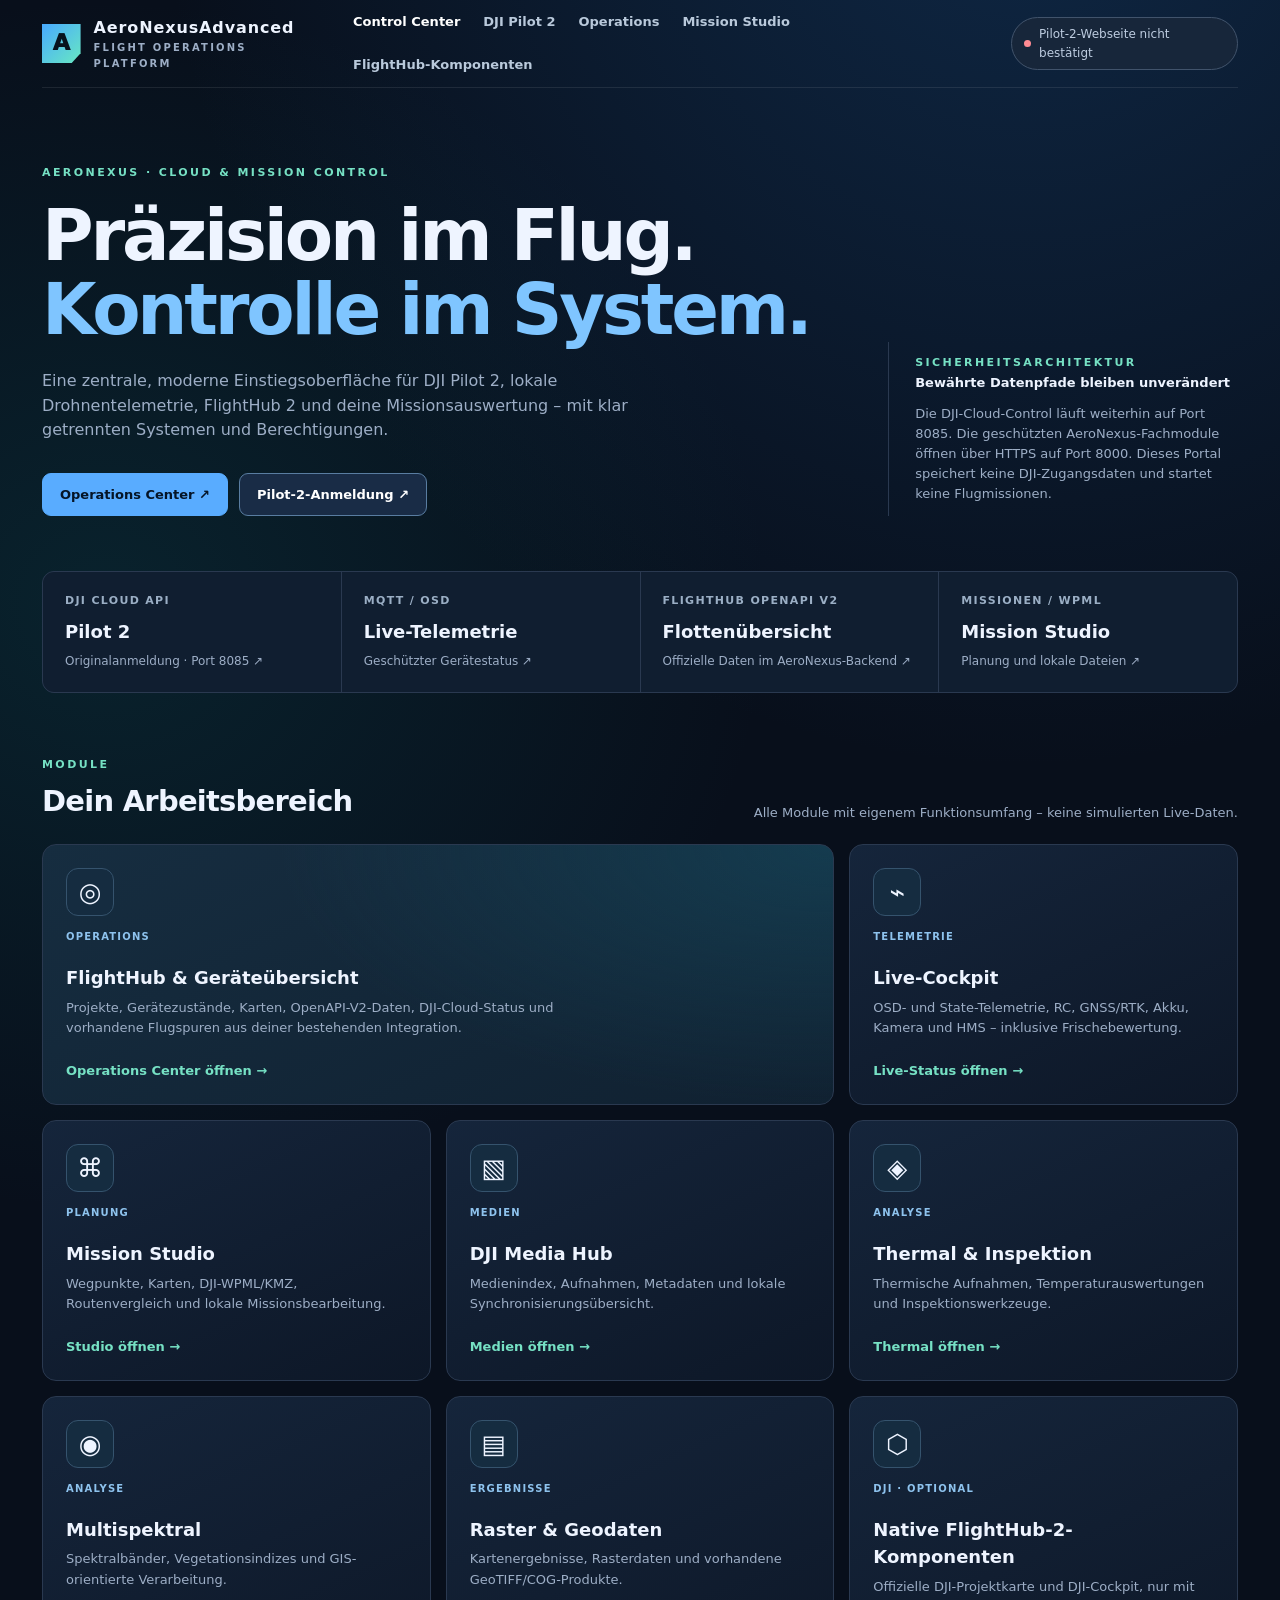
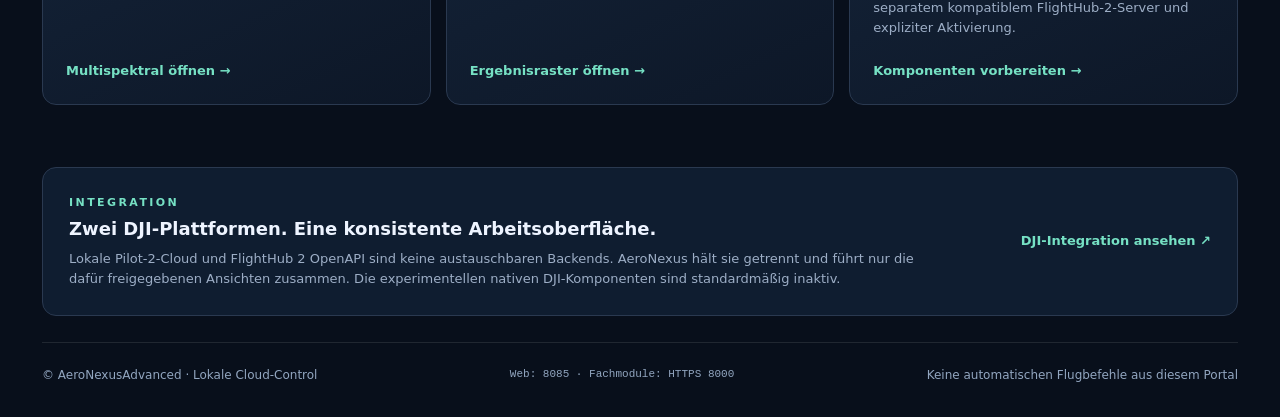
==== deploy/cloud-server/control-portal/index.html @ ad4f8e96 "feat: add professional standalone control portal for port 8085" ====
<!doctype html>
<html lang="de">
<head>
<meta charset="utf-8">
<meta name="viewport" content="width=device-width, initial-scale=1">
<meta name="referrer" content="no-referrer">
<meta http-equiv="Content-Security-Policy" content="default-src 'none'; style-src 'unsafe-inline'; script-src 'unsafe-inline'; connect-src 'self'; img-src 'self' data:; base-uri 'none'; form-action 'none'; frame-ancestors 'none'">
<title>AeroNexusAdvanced · Control Center</title>
<style>
:root{color-scheme:dark;--bg:#080f1b;--surface:#111d30;--surface2:#15253c;--line:#2a3950;--text:#eef4ff;--mute:#9daec6;--blue:#59acff;--mint:#76e1c4;--gold:#efc98c;font:15px/1.55 system-ui,-apple-system,"Segoe UI",Roboto,sans-serif}
*{box-sizing:border-box}html{scroll-behavior:smooth}body{margin:0;min-height:100vh;color:var(--text);background:radial-gradient(ellipse 68% 48% at 80% -10%,#16427280,transparent),radial-gradient(ellipse 52% 30% at 8% 30%,#0b5c6340,transparent),var(--bg)}
a{color:inherit;text-decoration:none}button{font:inherit}button:focus-visible,a:focus-visible{outline:2px solid var(--mint);outline-offset:4px}
.shell{max-width:1460px;margin:auto;padding:0 42px}.mast{min-height:88px;display:flex;align-items:center;justify-content:space-between;gap:25px;border-bottom:1px solid #ffffff16}
.brand{display:flex;align-items:center;gap:13px}.symbol{width:39px;height:39px;display:grid;place-items:center;background:linear-gradient(135deg,#48a9ff,#68e8c2);color:#07131e;font-size:22px;font-weight:950;clip-path:polygon(0 0,100% 0,100% 75%,77% 100%,0 100%)}.brand strong{font-size:16px;letter-spacing:.055em}.brand small{display:block;color:var(--mute);font-size:10px;letter-spacing:.22em;font-weight:700}
.main-nav{display:flex;gap:23px;flex-wrap:wrap;align-items:center;color:#b9c9db;font-size:13px;font-weight:620}.main-nav a:hover,.quick-link:hover{color:var(--mint)}.main-nav .active{color:white}.indicator{border:1px solid #41536b;background:#17263a;padding:7px 12px;border-radius:30px;color:#bdcce0;display:inline-flex;gap:8px;align-items:center;font-size:12px}.indicator:before{content:"";width:7px;height:7px;background:#ecba76;border-radius:50%}.indicator[data-state="ok"]:before{background:var(--mint)}.indicator[data-state="error"]:before{background:#ff8b93}
.hero{padding:76px 0 55px;display:grid;grid-template-columns:minmax(0,1.4fr) minmax(280px,.6fr);align-items:end;gap:30px}.eyebrow{font-size:11px;text-transform:uppercase;letter-spacing:.22em;color:var(--mint);font-weight:800}.hero h1{font-size:clamp(40px,5.5vw,77px);line-height:1.05;letter-spacing:-.045em;font-weight:740;margin:19px 0 21px;max-width:950px}.hero h1 em{font-style:normal;color:#7fc5ff}.hero p{color:var(--mute);font-size:16px;max-width:650px;margin:0}.hero-side{border-left:1px solid var(--line);padding:12px 0 12px 26px}.hero-side strong{font-size:13px;font-weight:700}.hero-side p{font-size:13px;margin:9px 0 0}.actions{display:flex;gap:11px;margin-top:30px;flex-wrap:wrap}.btn{display:inline-flex;align-items:center;justify-content:center;gap:8px;min-height:43px;padding:10px 17px;border-radius:9px;border:1px solid #597da1;background:#192c46;color:white;font-weight:700;font-size:13px;transition:background .15s,transform .15s}.btn:hover{background:#244362;transform:translateY(-1px)}.btn.primary{background:var(--blue);color:#051426;border-color:var(--blue)}.btn.primary:hover{background:#8ec7ff}
.strip{display:grid;grid-template-columns:repeat(4,minmax(0,1fr));gap:1px;border:1px solid var(--line);background:var(--line);border-radius:12px;overflow:hidden}.strip>a,.strip>div{background:#101e30;padding:20px 22px;min-width:0}.strip span{display:block;font-size:11px;font-weight:750;letter-spacing:.12em;text-transform:uppercase;color:#9bafc5}.strip strong{font-size:18px;display:block;margin:9px 0 3px;font-weight:670;overflow-wrap:anywhere}.strip small{font-size:12px;color:var(--mute)}.strip a:hover{background:#182b42}
.section-head{margin:63px 0 21px;display:flex;align-items:end;justify-content:space-between;gap:20px}.section-head h2{margin:5px 0 0;font-size:29px;letter-spacing:-.026em}.section-head p{color:var(--mute);margin:0;font-size:13px}
.cards{display:grid;grid-template-columns:repeat(3,minmax(0,1fr));gap:15px}.card{min-height:246px;border:1px solid var(--line);border-radius:14px;padding:23px;display:flex;flex-direction:column;align-items:flex-start;background:linear-gradient(155deg,#15253b,#0d1727);transition:border-color .18s,transform .18s}.card:hover{border-color:#5ba9db;transform:translateY(-2px)}.card.large{grid-column:span 2;background:radial-gradient(ellipse 70% 100% at 100% 0,#164c6190,transparent),linear-gradient(155deg,#162d40,#102131)}.card-icon{font-size:26px;display:grid;place-items:center;width:48px;height:48px;border:1px solid #35536d;border-radius:12px;background:#152c40}.card h3{margin:19px 0 6px;font-size:18px}.card p{margin:0 0 23px;color:var(--mute);font-size:13px;max-width:490px}.card .link{margin-top:auto;color:var(--mint);font-weight:740;font-size:13px}.card .tag{font-size:10px;letter-spacing:.12em;font-weight:800;text-transform:uppercase;color:#8ec3ee;margin-top:13px}
.bottom{margin:62px 0 26px;border:1px solid var(--line);border-radius:14px;padding:26px;display:flex;justify-content:space-between;gap:25px;align-items:center;background:#0f1d30}.bottom h3{margin:4px 0 6px;font-size:18px}.bottom p{margin:0;color:var(--mute);font-size:13px;max-width:850px}.quick-link{color:var(--mint);font-size:13px;font-weight:700;white-space:nowrap}
footer{display:flex;gap:18px;justify-content:space-between;flex-wrap:wrap;border-top:1px solid #ffffff19;padding:23px 0 32px;color:#92a6c0;font-size:12px}.kbd{font-family:ui-monospace,Consolas,monospace;font-size:11px}
@media(max-width:1050px){.mast{flex-wrap:wrap;padding:17px 0}.main-nav{order:3;width:100%}.hero{grid-template-columns:1fr;padding:55px 0 35px}.hero-side{max-width:680px}.cards{grid-template-columns:repeat(2,minmax(0,1fr))}.strip{grid-template-columns:repeat(2,1fr)}}
@media(max-width:640px){.shell{padding:0 19px}.hero{padding-top:42px}.hero h1{font-size:42px}.mast{align-items:flex-start}.indicator{font-size:11px}.main-nav{gap:12px}.strip{grid-template-columns:1fr 1fr}.strip>a,.strip>div{padding:15px}.strip strong{font-size:15px}.cards{grid-template-columns:1fr}.card.large{grid-column:auto}.section-head{align-items:flex-start;flex-direction:column}.bottom{flex-direction:column;align-items:flex-start}}
@media(prefers-reduced-motion:reduce){html{scroll-behavior:auto}.btn,.card{transition:none}.btn:hover,.card:hover{transform:none}}
</style>
</head>
<body>
<div class="shell">
<header class="mast">
  <a class="brand" href="./" aria-label="AeroNexus Start"><span class="symbol" aria-hidden="true">A</span><span><strong>AeroNexusAdvanced</strong><small>FLIGHT OPERATIONS PLATFORM</small></span></a>
  <nav class="main-nav" aria-label="Hauptnavigation"><a class="active" href="./" aria-current="page">Control Center</a><a href="/pilot-login">DJI Pilot 2</a><a data-app="operations" href="#">Operations</a><a data-app="studio" href="#">Mission Studio</a><a href="./fh2.html">FlightHub-Komponenten</a></nav>
  <span class="indicator" id="web-state" role="status" aria-live="polite">Webserver wird geprüft</span>
</header>
<main>
<section class="hero" aria-labelledby="hero-heading">
 <div><div class="eyebrow">AeroNexus · Cloud & Mission Control</div><h1 id="hero-heading">Präzision im Flug.<br><em>Kontrolle im System.</em></h1>
 <p>Eine zentrale, moderne Einstiegsoberfläche für DJI Pilot 2, lokale Drohnentelemetrie, FlightHub 2 und deine Missionsauswertung – mit klar getrennten Systemen und Berechtigungen.</p>
 <div class="actions"><a class="btn primary" data-app="operations" href="#">Operations Center ↗</a><a class="btn" href="/pilot-login">Pilot-2-Anmeldung ↗</a></div></div>
 <aside class="hero-side"><div class="eyebrow">Sicherheitsarchitektur</div><strong>Bewährte Datenpfade bleiben unverändert</strong><p>Die DJI-Cloud-Control läuft weiterhin auf Port 8085. Die geschützten AeroNexus-Fachmodule öffnen über HTTPS auf Port 8000. Dieses Portal speichert keine DJI-Zugangsdaten und startet keine Flugmissionen.</p></aside>
</section>
<div class="strip" aria-label="Systemzugänge">
 <a href="/pilot-login"><span>DJI Cloud API</span><strong>Pilot 2</strong><small>Originalanmeldung · Port 8085 ↗</small></a>
 <a data-app="status" href="#"><span>MQTT / OSD</span><strong>Live-Telemetrie</strong><small>Geschützter Gerätestatus ↗</small></a>
 <a data-app="operations" href="#"><span>FlightHub OpenAPI V2</span><strong>Flottenübersicht</strong><small>Offizielle Daten im AeroNexus-Backend ↗</small></a>
 <a data-app="studio" href="#"><span>Missionen / WPML</span><strong>Mission Studio</strong><small>Planung und lokale Dateien ↗</small></a>
</div>
<div class="section-head" id="workspace"><div><div class="eyebrow">Module</div><h2>Dein Arbeitsbereich</h2></div><p>Alle Module mit eigenem Funktionsumfang – keine simulierten Live-Daten.</p></div>
<div class="cards">
 <a class="card large" data-app="operations" href="#"><span class="card-icon" aria-hidden="true">◎</span><span class="tag">Operations</span><h3>FlightHub & Geräteübersicht</h3><p>Projekte, Gerätezustände, Karten, OpenAPI-V2-Daten, DJI-Cloud-Status und vorhandene Flugspuren aus deiner bestehenden Integration.</p><span class="link">Operations Center öffnen →</span></a>
 <a class="card" data-app="status" href="#"><span class="card-icon" aria-hidden="true">⌁</span><span class="tag">Telemetrie</span><h3>Live-Cockpit</h3><p>OSD- und State-Telemetrie, RC, GNSS/RTK, Akku, Kamera und HMS – inklusive Frischebewertung.</p><span class="link">Live-Status öffnen →</span></a>
 <a class="card" data-app="studio" href="#"><span class="card-icon" aria-hidden="true">⌘</span><span class="tag">Planung</span><h3>Mission Studio</h3><p>Wegpunkte, Karten, DJI-WPML/KMZ, Routenvergleich und lokale Missionsbearbeitung.</p><span class="link">Studio öffnen →</span></a>
 <a class="card" data-app="media" href="#"><span class="card-icon" aria-hidden="true">▧</span><span class="tag">Medien</span><h3>DJI Media Hub</h3><p>Medienindex, Aufnahmen, Metadaten und lokale Synchronisierungsübersicht.</p><span class="link">Medien öffnen →</span></a>
 <a class="card" data-app="thermal" href="#"><span class="card-icon" aria-hidden="true">◈</span><span class="tag">Analyse</span><h3>Thermal & Inspektion</h3><p>Thermische Aufnahmen, Temperaturauswertungen und Inspektionswerkzeuge.</p><span class="link">Thermal öffnen →</span></a>
 <a class="card" data-app="multispectral" href="#"><span class="card-icon" aria-hidden="true">◉</span><span class="tag">Analyse</span><h3>Multispektral</h3><p>Spektralbänder, Vegetationsindizes und GIS-orientierte Verarbeitung.</p><span class="link">Multispektral öffnen →</span></a>
 <a class="card" data-app="results" href="#"><span class="card-icon" aria-hidden="true">▤</span><span class="tag">Ergebnisse</span><h3>Raster & Geodaten</h3><p>Kartenergebnisse, Rasterdaten und vorhandene GeoTIFF/COG-Produkte.</p><span class="link">Ergebnisraster öffnen →</span></a>
 <a class="card" href="./fh2.html"><span class="card-icon" aria-hidden="true">⬡</span><span class="tag">DJI · Optional</span><h3>Native FlightHub-2-Komponenten</h3><p>Offizielle DJI-Projektkarte und DJI-Cockpit, nur mit separatem kompatiblem FlightHub-2-Server und expliziter Aktivierung.</p><span class="link">Komponenten vorbereiten →</span></a>
</div>
<section class="bottom" aria-label="Integrationshinweis"><div><div class="eyebrow">Integration</div><h3>Zwei DJI-Plattformen. Eine konsistente Arbeitsoberfläche.</h3><p>Lokale Pilot-2-Cloud und FlightHub 2 OpenAPI sind keine austauschbaren Backends. AeroNexus hält sie getrennt und führt nur die dafür freigegebenen Ansichten zusammen. Die experimentellen nativen DJI-Komponenten sind standardmäßig inaktiv.</p></div><a class="quick-link" href="./fh2.html">DJI-Integration ansehen ↗</a></section>
</main>
<footer><span>© AeroNexusAdvanced · Lokale Cloud-Control</span><span class="kbd">Web: 8085 · Fachmodule: HTTPS 8000</span><span>Keine automatischen Flugbefehle aus diesem Portal</span></footer>
</div>
<script>
"use strict";
(function(){
 const host=window.location.hostname;
 const appBase=new URL("https://"+host+":8000/");
 const allowed=new Set(["status","operations","studio","media","thermal","multispectral","results"]);
 for(const link of document.querySelectorAll("a[data-app]")){
   const path=link.getAttribute("data-app");
   if(!allowed.has(path))continue;
   link.href=new URL("/"+path,appBase).href;
   link.rel="noopener noreferrer";link.target="_blank";
 }
 const status=document.getElementById("web-state");
 fetch("/pilot-login",{method:"HEAD",cache:"no-store",credentials:"omit"}).then(function(response){
   const ok=response.ok;
   status.dataset.state=ok?"ok":"error";
   status.textContent=ok?"Pilot-2-Webserver erreichbar":"Pilot-2-Webseite nicht bestätigt";
 }).catch(function(){
   status.dataset.state="error";status.textContent="Webserverprüfung fehlgeschlagen";
 });
})();
</script>
</body></html>
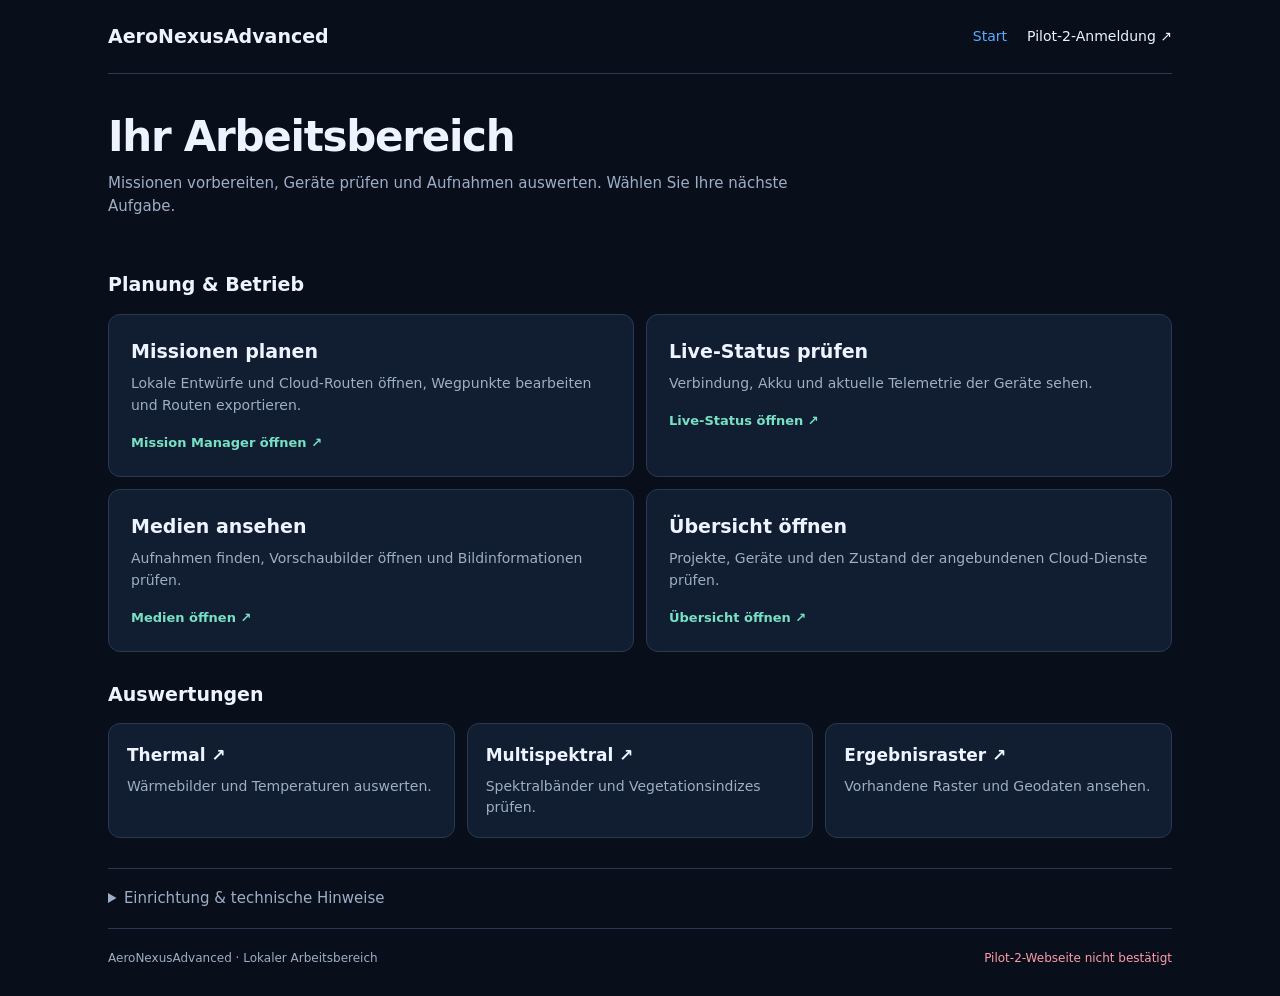
==== commit bcde7f13: "feat: simplify workspace navigation and mission planning interface" ====
--- a/deploy/cloud-server/control-portal/index.html
+++ b/deploy/cloud-server/control-portal/index.html
@@ -7,64 +7,48 @@
 <meta http-equiv="Content-Security-Policy" content="default-src 'none'; style-src 'unsafe-inline'; script-src 'unsafe-inline'; connect-src 'self'; img-src 'self' data:; base-uri 'none'; form-action 'none'; frame-ancestors 'none'">
 <title>AeroNexusAdvanced · Control Center</title>
 <style>
-:root{color-scheme:dark;--bg:#080f1b;--surface:#111d30;--surface2:#15253c;--line:#2a3950;--text:#eef4ff;--mute:#9daec6;--blue:#59acff;--mint:#76e1c4;--gold:#efc98c;font:15px/1.55 system-ui,-apple-system,"Segoe UI",Roboto,sans-serif}
-*{box-sizing:border-box}html{scroll-behavior:smooth}body{margin:0;min-height:100vh;color:var(--text);background:radial-gradient(ellipse 68% 48% at 80% -10%,#16427280,transparent),radial-gradient(ellipse 52% 30% at 8% 30%,#0b5c6340,transparent),var(--bg)}
-a{color:inherit;text-decoration:none}button{font:inherit}button:focus-visible,a:focus-visible{outline:2px solid var(--mint);outline-offset:4px}
-.shell{max-width:1460px;margin:auto;padding:0 42px}.mast{min-height:88px;display:flex;align-items:center;justify-content:space-between;gap:25px;border-bottom:1px solid #ffffff16}
-.brand{display:flex;align-items:center;gap:13px}.symbol{width:39px;height:39px;display:grid;place-items:center;background:linear-gradient(135deg,#48a9ff,#68e8c2);color:#07131e;font-size:22px;font-weight:950;clip-path:polygon(0 0,100% 0,100% 75%,77% 100%,0 100%)}.brand strong{font-size:16px;letter-spacing:.055em}.brand small{display:block;color:var(--mute);font-size:10px;letter-spacing:.22em;font-weight:700}
-.main-nav{display:flex;gap:23px;flex-wrap:wrap;align-items:center;color:#b9c9db;font-size:13px;font-weight:620}.main-nav a:hover,.quick-link:hover{color:var(--mint)}.main-nav .active{color:white}.indicator{border:1px solid #41536b;background:#17263a;padding:7px 12px;border-radius:30px;color:#bdcce0;display:inline-flex;gap:8px;align-items:center;font-size:12px}.indicator:before{content:"";width:7px;height:7px;background:#ecba76;border-radius:50%}.indicator[data-state="ok"]:before{background:var(--mint)}.indicator[data-state="error"]:before{background:#ff8b93}
-.hero{padding:76px 0 55px;display:grid;grid-template-columns:minmax(0,1.4fr) minmax(280px,.6fr);align-items:end;gap:30px}.eyebrow{font-size:11px;text-transform:uppercase;letter-spacing:.22em;color:var(--mint);font-weight:800}.hero h1{font-size:clamp(40px,5.5vw,77px);line-height:1.05;letter-spacing:-.045em;font-weight:740;margin:19px 0 21px;max-width:950px}.hero h1 em{font-style:normal;color:#7fc5ff}.hero p{color:var(--mute);font-size:16px;max-width:650px;margin:0}.hero-side{border-left:1px solid var(--line);padding:12px 0 12px 26px}.hero-side strong{font-size:13px;font-weight:700}.hero-side p{font-size:13px;margin:9px 0 0}.actions{display:flex;gap:11px;margin-top:30px;flex-wrap:wrap}.btn{display:inline-flex;align-items:center;justify-content:center;gap:8px;min-height:43px;padding:10px 17px;border-radius:9px;border:1px solid #597da1;background:#192c46;color:white;font-weight:700;font-size:13px;transition:background .15s,transform .15s}.btn:hover{background:#244362;transform:translateY(-1px)}.btn.primary{background:var(--blue);color:#051426;border-color:var(--blue)}.btn.primary:hover{background:#8ec7ff}
-.strip{display:grid;grid-template-columns:repeat(4,minmax(0,1fr));gap:1px;border:1px solid var(--line);background:var(--line);border-radius:12px;overflow:hidden}.strip>a,.strip>div{background:#101e30;padding:20px 22px;min-width:0}.strip span{display:block;font-size:11px;font-weight:750;letter-spacing:.12em;text-transform:uppercase;color:#9bafc5}.strip strong{font-size:18px;display:block;margin:9px 0 3px;font-weight:670;overflow-wrap:anywhere}.strip small{font-size:12px;color:var(--mute)}.strip a:hover{background:#182b42}
-.section-head{margin:63px 0 21px;display:flex;align-items:end;justify-content:space-between;gap:20px}.section-head h2{margin:5px 0 0;font-size:29px;letter-spacing:-.026em}.section-head p{color:var(--mute);margin:0;font-size:13px}
-.cards{display:grid;grid-template-columns:repeat(3,minmax(0,1fr));gap:15px}.card{min-height:246px;border:1px solid var(--line);border-radius:14px;padding:23px;display:flex;flex-direction:column;align-items:flex-start;background:linear-gradient(155deg,#15253b,#0d1727);transition:border-color .18s,transform .18s}.card:hover{border-color:#5ba9db;transform:translateY(-2px)}.card.large{grid-column:span 2;background:radial-gradient(ellipse 70% 100% at 100% 0,#164c6190,transparent),linear-gradient(155deg,#162d40,#102131)}.card-icon{font-size:26px;display:grid;place-items:center;width:48px;height:48px;border:1px solid #35536d;border-radius:12px;background:#152c40}.card h3{margin:19px 0 6px;font-size:18px}.card p{margin:0 0 23px;color:var(--mute);font-size:13px;max-width:490px}.card .link{margin-top:auto;color:var(--mint);font-weight:740;font-size:13px}.card .tag{font-size:10px;letter-spacing:.12em;font-weight:800;text-transform:uppercase;color:#8ec3ee;margin-top:13px}
-.bottom{margin:62px 0 26px;border:1px solid var(--line);border-radius:14px;padding:26px;display:flex;justify-content:space-between;gap:25px;align-items:center;background:#0f1d30}.bottom h3{margin:4px 0 6px;font-size:18px}.bottom p{margin:0;color:var(--mute);font-size:13px;max-width:850px}.quick-link{color:var(--mint);font-size:13px;font-weight:700;white-space:nowrap}
-footer{display:flex;gap:18px;justify-content:space-between;flex-wrap:wrap;border-top:1px solid #ffffff19;padding:23px 0 32px;color:#92a6c0;font-size:12px}.kbd{font-family:ui-monospace,Consolas,monospace;font-size:11px}
-@media(max-width:1050px){.mast{flex-wrap:wrap;padding:17px 0}.main-nav{order:3;width:100%}.hero{grid-template-columns:1fr;padding:55px 0 35px}.hero-side{max-width:680px}.cards{grid-template-columns:repeat(2,minmax(0,1fr))}.strip{grid-template-columns:repeat(2,1fr)}}
-@media(max-width:640px){.shell{padding:0 19px}.hero{padding-top:42px}.hero h1{font-size:42px}.mast{align-items:flex-start}.indicator{font-size:11px}.main-nav{gap:12px}.strip{grid-template-columns:1fr 1fr}.strip>a,.strip>div{padding:15px}.strip strong{font-size:15px}.cards{grid-template-columns:1fr}.card.large{grid-column:auto}.section-head{align-items:flex-start;flex-direction:column}.bottom{flex-direction:column;align-items:flex-start}}
-@media(prefers-reduced-motion:reduce){html{scroll-behavior:auto}.btn,.card{transition:none}.btn:hover,.card:hover{transform:none}}
+:root{color-scheme:dark;--bg:#080f1b;--surface:#111d30;--line:#2a3950;--text:#eef4ff;--mute:#9daec6;--blue:#59acff;--mint:#76e1c4;font:15px/1.55 system-ui,-apple-system,"Segoe UI",sans-serif}
+*{box-sizing:border-box}body{margin:0;min-height:100vh;color:var(--text);background:var(--bg)}
+a{color:inherit;text-decoration:none}a:focus-visible,summary:focus-visible{outline:2px solid var(--blue);outline-offset:4px}a:hover{color:var(--mint)}
+.shell{max-width:1120px;margin:auto;padding:0 28px}.mast{padding:22px 0;display:flex;align-items:center;justify-content:space-between;gap:16px;flex-wrap:wrap;border-bottom:1px solid var(--line)}
+.brand{font-weight:750;font-size:19px}.main-nav{display:flex;gap:20px;align-items:center;font-size:14px}.main-nav [aria-current]{color:var(--blue)}
+.intro{padding:38px 0 24px}.intro h1{font-size:clamp(28px,4vw,42px);letter-spacing:-.03em;margin:0 0 9px;line-height:1.2}.intro p{color:var(--mute);margin:0;max-width:690px}
+h2{font-size:19px;margin:28px 0 14px}.cards{display:grid;grid-template-columns:repeat(2,minmax(0,1fr));gap:12px}.card{border:1px solid var(--line);border-radius:12px;padding:22px;background:var(--surface);min-width:0;display:block}.card:hover{border-color:var(--blue);color:var(--text);background:#15253c}.card h3{margin:0 0 7px;font-size:19px}.card p{color:var(--mute);font-size:14px;margin:0 0 14px}.card .link{color:var(--mint);font-size:13px;font-weight:650}
+.analysis{grid-template-columns:repeat(3,minmax(0,1fr))}.analysis .card{padding:18px}.analysis .card h3{font-size:17px}.analysis .card p{margin-bottom:0}
+.setup{border-top:1px solid var(--line);margin-top:30px;padding:18px 0}.setup summary{cursor:pointer;color:var(--mute)}.setup p{max-width:760px;color:var(--mute);font-size:13px}.setup a{color:var(--blue);display:inline-block;padding:9px 0}
+footer{display:flex;gap:12px;justify-content:space-between;flex-wrap:wrap;border-top:1px solid var(--line);padding:20px 0 28px;color:var(--mute);font-size:12px}.indicator[data-state="error"]{color:#ff9ba8}
+@media(max-width:640px){.shell{padding:0 18px}.intro{padding-top:28px}.cards,.analysis{grid-template-columns:1fr}.main-nav{gap:16px}.card{padding:18px}}
 </style>
 </head>
 <body>
 <div class="shell">
 <header class="mast">
-  <a class="brand" href="./" aria-label="AeroNexus Start"><span class="symbol" aria-hidden="true">A</span><span><strong>AeroNexusAdvanced</strong><small>FLIGHT OPERATIONS PLATFORM</small></span></a>
-  <nav class="main-nav" aria-label="Hauptnavigation"><a class="active" href="./" aria-current="page">Control Center</a><a href="/pilot-login">DJI Pilot 2</a><a data-app="operations" href="#">Operations</a><a data-app="studio" href="#">Mission Studio</a><a href="./fh2.html">FlightHub-Komponenten</a></nav>
-  <span class="indicator" id="web-state" role="status" aria-live="polite">Webserver wird geprüft</span>
+ <a class="brand" href="./" aria-label="AeroNexus Start">AeroNexusAdvanced</a>
+ <nav class="main-nav" aria-label="Hauptnavigation"><a href="./" aria-current="page">Start</a><a href="/pilot-login">Pilot-2-Anmeldung ↗</a></nav>
 </header>
 <main>
-<section class="hero" aria-labelledby="hero-heading">
- <div><div class="eyebrow">AeroNexus · Cloud & Mission Control</div><h1 id="hero-heading">Präzision im Flug.<br><em>Kontrolle im System.</em></h1>
- <p>Eine zentrale, moderne Einstiegsoberfläche für DJI Pilot 2, lokale Drohnentelemetrie, FlightHub 2 und deine Missionsauswertung – mit klar getrennten Systemen und Berechtigungen.</p>
- <div class="actions"><a class="btn primary" data-app="operations" href="#">Operations Center ↗</a><a class="btn" href="/pilot-login">Pilot-2-Anmeldung ↗</a></div></div>
- <aside class="hero-side"><div class="eyebrow">Sicherheitsarchitektur</div><strong>Bewährte Datenpfade bleiben unverändert</strong><p>Die DJI-Cloud-Control läuft weiterhin auf Port 8085. Die geschützten AeroNexus-Fachmodule öffnen über HTTPS auf Port 8000. Dieses Portal speichert keine DJI-Zugangsdaten und startet keine Flugmissionen.</p></aside>
-</section>
-<div class="strip" aria-label="Systemzugänge">
- <a href="/pilot-login"><span>DJI Cloud API</span><strong>Pilot 2</strong><small>Originalanmeldung · Port 8085 ↗</small></a>
- <a data-app="status" href="#"><span>MQTT / OSD</span><strong>Live-Telemetrie</strong><small>Geschützter Gerätestatus ↗</small></a>
- <a data-app="operations" href="#"><span>FlightHub OpenAPI V2</span><strong>Flottenübersicht</strong><small>Offizielle Daten im AeroNexus-Backend ↗</small></a>
- <a data-app="studio" href="#"><span>Missionen / WPML</span><strong>Mission Studio</strong><small>Planung und lokale Dateien ↗</small></a>
-</div>
-<div class="section-head" id="workspace"><div><div class="eyebrow">Module</div><h2>Dein Arbeitsbereich</h2></div><p>Alle Module mit eigenem Funktionsumfang – keine simulierten Live-Daten.</p></div>
-<div class="cards">
- <a class="card large" data-app="operations" href="#"><span class="card-icon" aria-hidden="true">◎</span><span class="tag">Operations</span><h3>FlightHub & Geräteübersicht</h3><p>Projekte, Gerätezustände, Karten, OpenAPI-V2-Daten, DJI-Cloud-Status und vorhandene Flugspuren aus deiner bestehenden Integration.</p><span class="link">Operations Center öffnen →</span></a>
- <a class="card" data-app="status" href="#"><span class="card-icon" aria-hidden="true">⌁</span><span class="tag">Telemetrie</span><h3>Live-Cockpit</h3><p>OSD- und State-Telemetrie, RC, GNSS/RTK, Akku, Kamera und HMS – inklusive Frischebewertung.</p><span class="link">Live-Status öffnen →</span></a>
- <a class="card" data-app="studio" href="#"><span class="card-icon" aria-hidden="true">⌘</span><span class="tag">Planung</span><h3>Mission Studio</h3><p>Wegpunkte, Karten, DJI-WPML/KMZ, Routenvergleich und lokale Missionsbearbeitung.</p><span class="link">Studio öffnen →</span></a>
- <a class="card" data-app="media" href="#"><span class="card-icon" aria-hidden="true">▧</span><span class="tag">Medien</span><h3>DJI Media Hub</h3><p>Medienindex, Aufnahmen, Metadaten und lokale Synchronisierungsübersicht.</p><span class="link">Medien öffnen →</span></a>
- <a class="card" data-app="thermal" href="#"><span class="card-icon" aria-hidden="true">◈</span><span class="tag">Analyse</span><h3>Thermal & Inspektion</h3><p>Thermische Aufnahmen, Temperaturauswertungen und Inspektionswerkzeuge.</p><span class="link">Thermal öffnen →</span></a>
- <a class="card" data-app="multispectral" href="#"><span class="card-icon" aria-hidden="true">◉</span><span class="tag">Analyse</span><h3>Multispektral</h3><p>Spektralbänder, Vegetationsindizes und GIS-orientierte Verarbeitung.</p><span class="link">Multispektral öffnen →</span></a>
- <a class="card" data-app="results" href="#"><span class="card-icon" aria-hidden="true">▤</span><span class="tag">Ergebnisse</span><h3>Raster & Geodaten</h3><p>Kartenergebnisse, Rasterdaten und vorhandene GeoTIFF/COG-Produkte.</p><span class="link">Ergebnisraster öffnen →</span></a>
- <a class="card" href="./fh2.html"><span class="card-icon" aria-hidden="true">⬡</span><span class="tag">DJI · Optional</span><h3>Native FlightHub-2-Komponenten</h3><p>Offizielle DJI-Projektkarte und DJI-Cockpit, nur mit separatem kompatiblem FlightHub-2-Server und expliziter Aktivierung.</p><span class="link">Komponenten vorbereiten →</span></a>
-</div>
-<section class="bottom" aria-label="Integrationshinweis"><div><div class="eyebrow">Integration</div><h3>Zwei DJI-Plattformen. Eine konsistente Arbeitsoberfläche.</h3><p>Lokale Pilot-2-Cloud und FlightHub 2 OpenAPI sind keine austauschbaren Backends. AeroNexus hält sie getrennt und führt nur die dafür freigegebenen Ansichten zusammen. Die experimentellen nativen DJI-Komponenten sind standardmäßig inaktiv.</p></div><a class="quick-link" href="./fh2.html">DJI-Integration ansehen ↗</a></section>
+ <section class="intro" aria-labelledby="page-title"><h1 id="page-title">Ihr Arbeitsbereich</h1><p>Missionen vorbereiten, Geräte prüfen und Aufnahmen auswerten. Wählen Sie Ihre nächste Aufgabe.</p></section>
+ <section aria-labelledby="daily-title"><h2 id="daily-title">Planung &amp; Betrieb</h2><div class="cards">
+  <a class="card" data-app="studio" href="#"><h3>Missionen planen</h3><p>Lokale Entwürfe und Cloud-Routen öffnen, Wegpunkte bearbeiten und Routen exportieren.</p><span class="link">Mission Manager öffnen ↗</span></a>
+  <a class="card" data-app="status" href="#"><h3>Live-Status prüfen</h3><p>Verbindung, Akku und aktuelle Telemetrie der Geräte sehen.</p><span class="link">Live-Status öffnen ↗</span></a>
+  <a class="card" data-app="media" href="#"><h3>Medien ansehen</h3><p>Aufnahmen finden, Vorschaubilder öffnen und Bildinformationen prüfen.</p><span class="link">Medien öffnen ↗</span></a>
+  <a class="card" data-app="operations" href="#"><h3>Übersicht öffnen</h3><p>Projekte, Geräte und den Zustand der angebundenen Cloud-Dienste prüfen.</p><span class="link">Übersicht öffnen ↗</span></a>
+ </div></section>
+ <section aria-labelledby="analysis-title"><h2 id="analysis-title">Auswertungen</h2><div class="cards analysis">
+  <a class="card" data-app="thermal" href="#"><h3>Thermal ↗</h3><p>Wärmebilder und Temperaturen auswerten.</p></a>
+  <a class="card" data-app="multispectral" href="#"><h3>Multispektral ↗</h3><p>Spektralbänder und Vegetationsindizes prüfen.</p></a>
+  <a class="card" data-app="results" href="#"><h3>Ergebnisraster ↗</h3><p>Vorhandene Raster und Geodaten ansehen.</p></a>
+ </div></section>
+ <details class="setup"><summary>Einrichtung &amp; technische Hinweise</summary><p>Die Fachmodule öffnen in einem neuen Tab über HTTPS auf Port 8000. Die Pilot-2-Anmeldung bleibt auf Port 8085. Dieses Portal speichert keine DJI-Zugangsdaten und startet keine Flugmissionen.</p><p>Die optionalen nativen DJI-Komponenten benötigen einen separaten kompatiblen FlightHub-2-Server und bleiben bis zur ausdrücklichen Aktivierung inaktiv.</p><a data-app="fh2-components" href="#">FlightHub-Komponenten einrichten ↗</a></details>
 </main>
-<footer><span>© AeroNexusAdvanced · Lokale Cloud-Control</span><span class="kbd">Web: 8085 · Fachmodule: HTTPS 8000</span><span>Keine automatischen Flugbefehle aus diesem Portal</span></footer>
+<footer><span>AeroNexusAdvanced · Lokaler Arbeitsbereich</span><span class="indicator" id="web-state" role="status" aria-live="polite">Webserver wird geprüft</span></footer>
 </div>
 <script>
 "use strict";
 (function(){
  const host=window.location.hostname;
  const appBase=new URL("https://"+host+":8000/");
- const allowed=new Set(["status","operations","studio","media","thermal","multispectral","results"]);
+ const allowed=new Set(["status","operations","studio","media","thermal","multispectral","results","fh2-components"]);
  for(const link of document.querySelectorAll("a[data-app]")){
    const path=link.getAttribute("data-app");
    if(!allowed.has(path))continue;
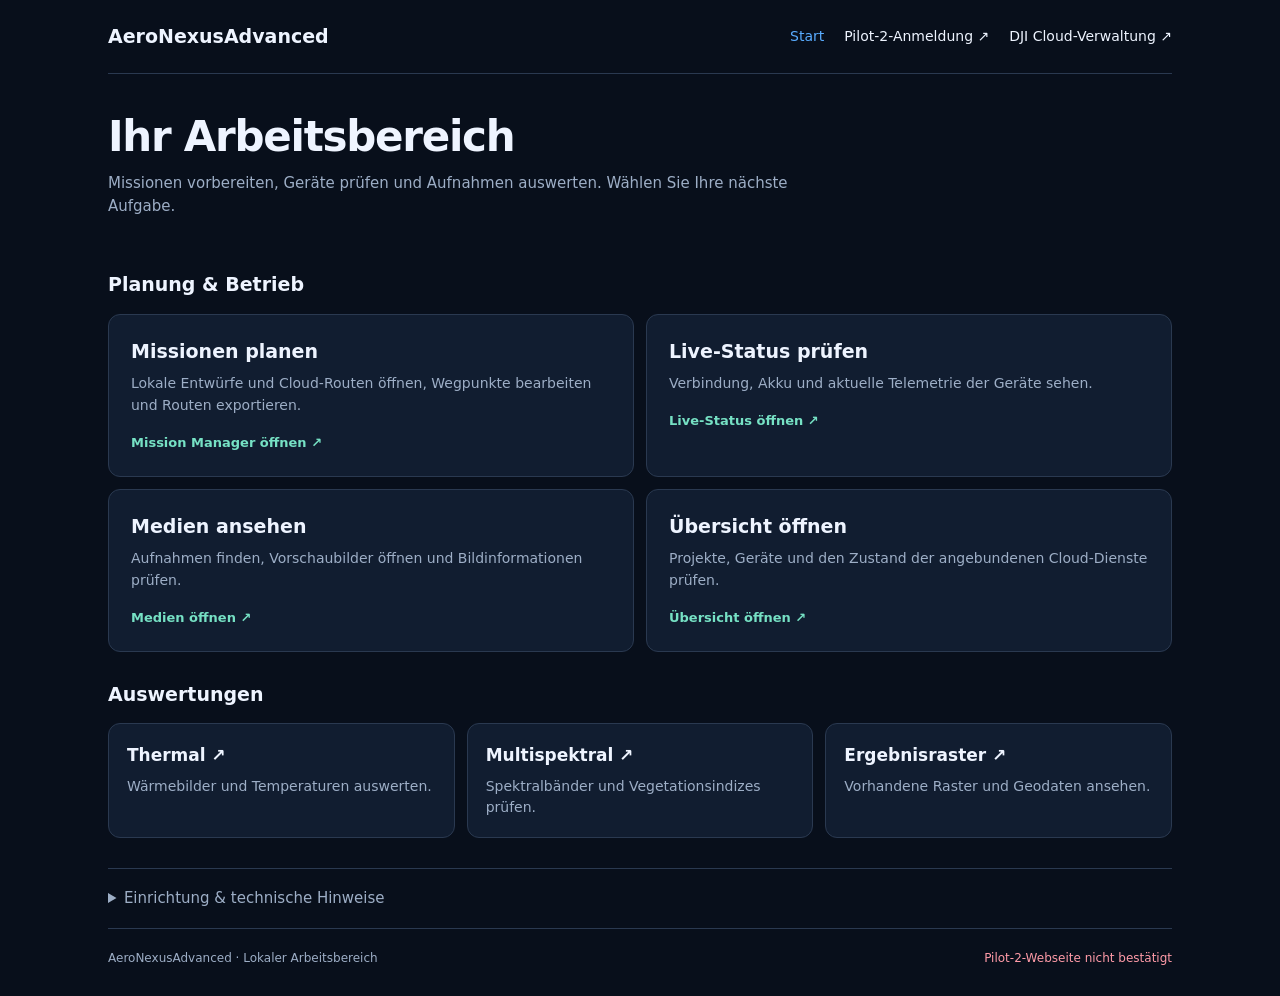
==== commit 7a257262: "feat: add direct access to original DJI Cloud-Control desktop admin UI" ====
--- a/deploy/cloud-server/control-portal/index.html
+++ b/deploy/cloud-server/control-portal/index.html
@@ -24,7 +24,7 @@
 <div class="shell">
 <header class="mast">
  <a class="brand" href="./" aria-label="AeroNexus Start">AeroNexusAdvanced</a>
- <nav class="main-nav" aria-label="Hauptnavigation"><a href="./" aria-current="page">Start</a><a href="/pilot-login">Pilot-2-Anmeldung ↗</a></nav>
+ <nav class="main-nav" aria-label="Hauptnavigation"><a href="./" aria-current="page">Start</a><a href="/pilot-login">Pilot-2-Anmeldung ↗</a><a href="/project">DJI Cloud-Verwaltung ↗</a></nav>
 </header>
 <main>
  <section class="intro" aria-labelledby="page-title"><h1 id="page-title">Ihr Arbeitsbereich</h1><p>Missionen vorbereiten, Geräte prüfen und Aufnahmen auswerten. Wählen Sie Ihre nächste Aufgabe.</p></section>
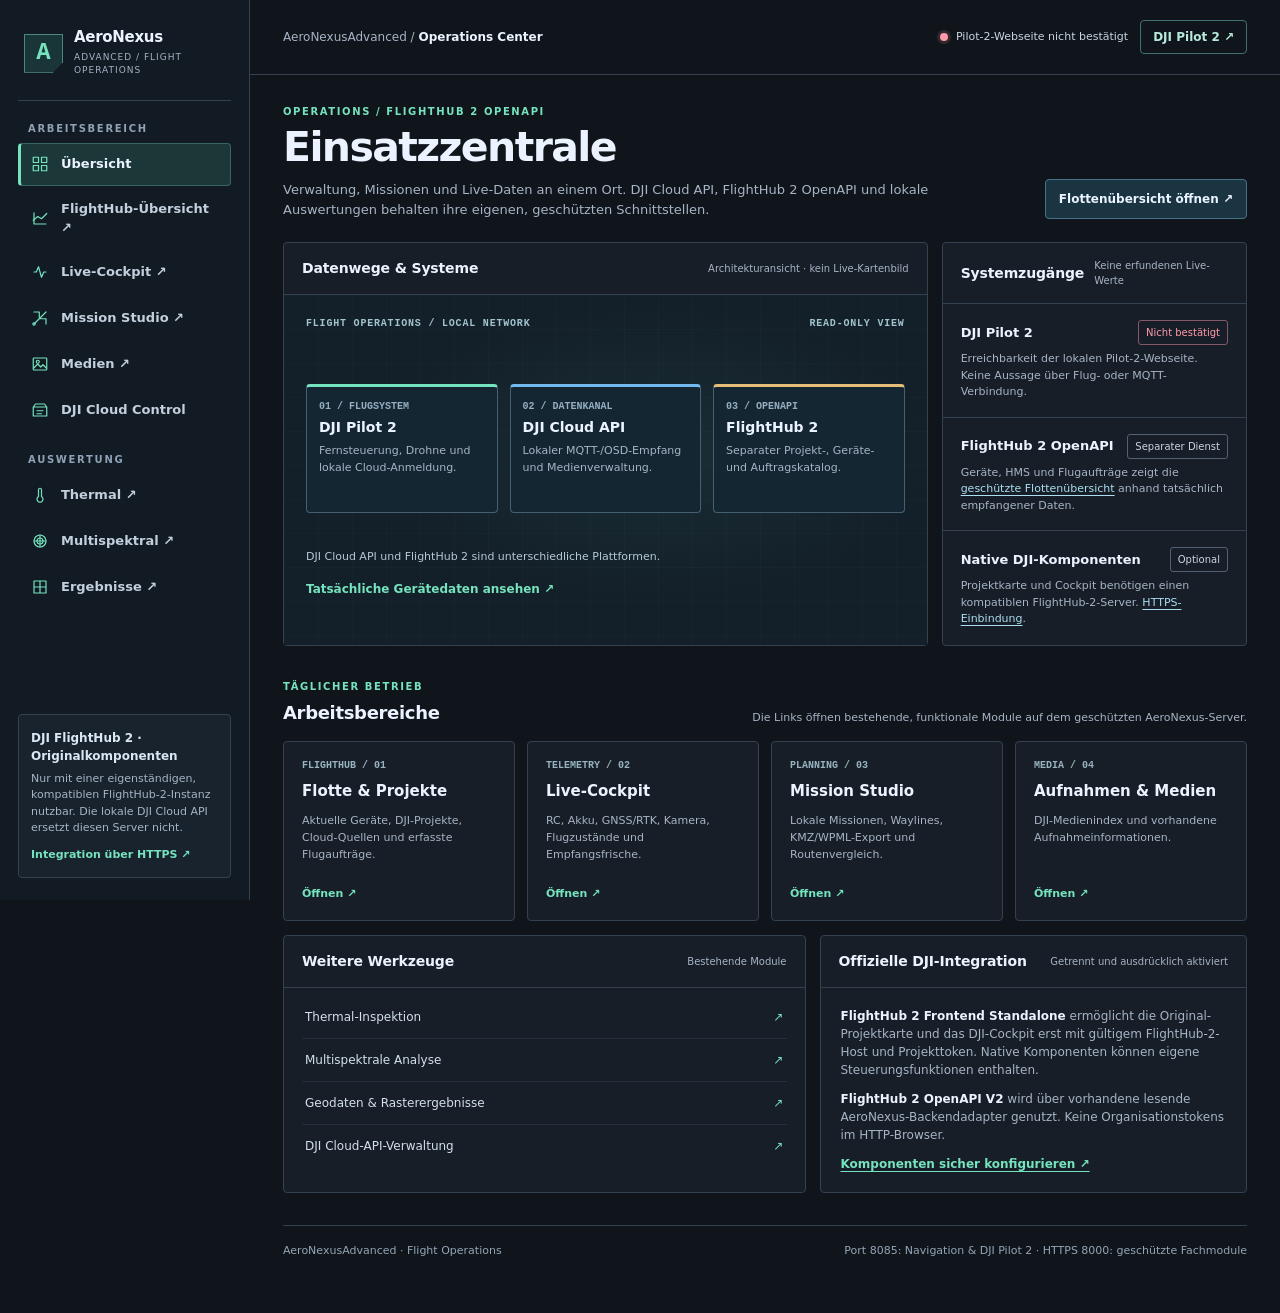
==== commit c2f0d988: "feat: premium FlightHub-inspired operations workspace with safe native DJI entry points" ====
--- a/deploy/cloud-server/control-portal/index.html
+++ b/deploy/cloud-server/control-portal/index.html
@@ -4,44 +4,241 @@
 <meta charset="utf-8">
 <meta name="viewport" content="width=device-width, initial-scale=1">
 <meta name="referrer" content="no-referrer">
+<meta name="description" content="AeroNexusAdvanced: DJI Pilot 2, FlightHub 2 OpenAPI und lokale Drohnenmissionen – ein zentraler, sicher getrennter Arbeitsbereich.">
 <meta http-equiv="Content-Security-Policy" content="default-src 'none'; style-src 'unsafe-inline'; script-src 'unsafe-inline'; connect-src 'self'; img-src 'self' data:; base-uri 'none'; form-action 'none'; frame-ancestors 'none'">
 <title>AeroNexusAdvanced · Control Center</title>
 <style>
-:root{color-scheme:dark;--bg:#080f1b;--surface:#111d30;--line:#2a3950;--text:#eef4ff;--mute:#9daec6;--blue:#59acff;--mint:#76e1c4;font:15px/1.55 system-ui,-apple-system,"Segoe UI",sans-serif}
-*{box-sizing:border-box}body{margin:0;min-height:100vh;color:var(--text);background:var(--bg)}
-a{color:inherit;text-decoration:none}a:focus-visible,summary:focus-visible{outline:2px solid var(--blue);outline-offset:4px}a:hover{color:var(--mint)}
-.shell{max-width:1120px;margin:auto;padding:0 28px}.mast{padding:22px 0;display:flex;align-items:center;justify-content:space-between;gap:16px;flex-wrap:wrap;border-bottom:1px solid var(--line)}
-.brand{font-weight:750;font-size:19px}.main-nav{display:flex;gap:20px;align-items:center;font-size:14px}.main-nav [aria-current]{color:var(--blue)}
-.intro{padding:38px 0 24px}.intro h1{font-size:clamp(28px,4vw,42px);letter-spacing:-.03em;margin:0 0 9px;line-height:1.2}.intro p{color:var(--mute);margin:0;max-width:690px}
-h2{font-size:19px;margin:28px 0 14px}.cards{display:grid;grid-template-columns:repeat(2,minmax(0,1fr));gap:12px}.card{border:1px solid var(--line);border-radius:12px;padding:22px;background:var(--surface);min-width:0;display:block}.card:hover{border-color:var(--blue);color:var(--text);background:#15253c}.card h3{margin:0 0 7px;font-size:19px}.card p{color:var(--mute);font-size:14px;margin:0 0 14px}.card .link{color:var(--mint);font-size:13px;font-weight:650}
-.analysis{grid-template-columns:repeat(3,minmax(0,1fr))}.analysis .card{padding:18px}.analysis .card h3{font-size:17px}.analysis .card p{margin-bottom:0}
-.setup{border-top:1px solid var(--line);margin-top:30px;padding:18px 0}.setup summary{cursor:pointer;color:var(--mute)}.setup p{max-width:760px;color:var(--mute);font-size:13px}.setup a{color:var(--blue);display:inline-block;padding:9px 0}
-footer{display:flex;gap:12px;justify-content:space-between;flex-wrap:wrap;border-top:1px solid var(--line);padding:20px 0 28px;color:var(--mute);font-size:12px}.indicator[data-state="error"]{color:#ff9ba8}
-@media(max-width:640px){.shell{padding:0 18px}.intro{padding-top:28px}.cards,.analysis{grid-template-columns:1fr}.main-nav{gap:16px}.card{padding:18px}}
+/* Flight operations console; runtime colour values trace to root DESIGN.md. */
+:root{
+  color-scheme:dark;
+  --bg:#10151c;--surface:#171e28;--line:#344151;
+  --ink:#eaf3ff;--muted:#a6b4c5;--mint:#75e3bd;
+  --blue:#72b9ed;--warning:#e4bd78;--danger:#ff9ba8;
+  --deep:#0d131b;--panel:#19242f;
+  font:14px/1.5 system-ui,"Segoe UI",sans-serif
+}
+*,*::before,*::after{box-sizing:border-box}
+html{scrollbar-color:#536579 #10151c;scrollbar-width:thin}
+html::-webkit-scrollbar,*::-webkit-scrollbar{width:10px;height:10px}
+html::-webkit-scrollbar-thumb,*::-webkit-scrollbar-thumb{background:#536579;border:2px solid #10151c;border-radius:9px}
+html::-webkit-scrollbar-track,*::-webkit-scrollbar-track{background:var(--bg)}
+@media(forced-colors:active){html{scrollbar-color:auto}}
+body{min-height:100vh;margin:0;color:var(--ink);background:var(--bg)}
+a{color:inherit;text-decoration:none}
+a:focus-visible,summary:focus-visible,button:focus-visible{outline:2px solid var(--mint);outline-offset:3px}
+a:hover{color:var(--mint)}
+button{font:inherit}
+.page{display:grid;grid-template-columns:250px minmax(0,1fr);min-height:100vh}
+.rail{position:sticky;top:0;align-self:start;min-height:100vh;padding:27px 18px 22px;border-right:1px solid var(--line);background:#121a24;display:flex;flex-direction:column;gap:20px}
+.brand{display:flex;align-items:center;gap:11px;padding:2px 6px 22px;border-bottom:1px solid var(--line)}
+.brand-mark{width:39px;height:39px;flex:0 0 39px;display:grid;place-items:center;border:1px solid #4e857c;background:#1a3537;color:var(--mint);font:700 24px/1 ui-monospace,Consolas,monospace;clip-path:polygon(0 0,100% 0,100% 74%,74% 100%,0 100%)}
+.brand strong{display:block;letter-spacing:-.02em;font-weight:760;font-size:15px;line-height:1.1}
+.brand span:last-child small{color:var(--muted);display:block;letter-spacing:.11em;font-size:9px;text-transform:uppercase;margin-top:5px}
+.nav-label{font-size:10px;letter-spacing:.17em;color:#8fa1b5;font-weight:750;text-transform:uppercase;margin:0 10px 7px}
+.rail-nav{display:grid;gap:3px}
+.rail-nav a{display:flex;align-items:center;gap:12px;min-height:43px;padding:9px 11px;border:1px solid transparent;border-radius:4px;color:#c2cfdd;font-weight:620;font-size:13px;transition:background-color .12s}
+.rail-nav a:hover{background:#1e2e3c;color:var(--ink)}
+.rail-nav a[aria-current="page"]{color:var(--ink);background:#1c3738;border-color:#38665f;border-left:3px solid var(--mint);padding-left:9px}
+.icon{width:19px;height:19px;display:inline-grid;place-items:center;flex-shrink:0;color:var(--mint)}
+.icon svg{width:18px;height:18px;fill:none;stroke:currentColor;stroke-width:1.6;stroke-linejoin:round;stroke-linecap:round}
+.rail-note{margin-top:auto;padding:14px 12px;border:1px solid var(--line);background:#18232e;border-radius:4px;color:var(--muted);font-size:11px}
+.rail-note strong{display:block;margin-bottom:6px;color:#dce7f4;font-size:12px}
+.rail-note a{display:inline-block;margin-top:10px;font-weight:720;color:var(--mint)}
+.work{min-width:0;max-width:1680px;width:100%;margin:0 auto}
+.top{padding:20px 33px;display:flex;justify-content:space-between;align-items:center;gap:16px;flex-wrap:wrap;border-bottom:1px solid var(--line)}
+.breadcrumb{font-size:12px;color:var(--muted)}
+.breadcrumb strong{font-weight:740;color:var(--ink)}
+.top-right{display:flex;align-items:center;gap:12px;flex-wrap:wrap}
+.system-note{display:flex;align-items:center;gap:8px;color:#c8d4e2;font-size:11px}
+.system-dot{width:8px;height:8px;border-radius:50%;background:var(--warning);box-shadow:0 0 0 3px #e4bd7817}
+.system-dot[data-state="ok"]{background:var(--mint);box-shadow:0 0 0 3px #75e3bd22}
+.system-dot[data-state="error"]{background:var(--danger);box-shadow:0 0 0 3px #ff9ba822}
+.link-chip{border:1px solid #426e73;border-radius:4px;padding:7px 12px;color:#b7ebdf;font-weight:690;font-size:12px}
+.workspace{padding:29px 33px 36px}
+.kicker{color:var(--mint);font-size:10px;font-weight:780;letter-spacing:.16em;text-transform:uppercase}
+.heading{display:flex;align-items:end;justify-content:space-between;gap:16px;margin-bottom:23px}
+h1{font-size:clamp(29px,3.5vw,41px);line-height:1.1;letter-spacing:-.039em;margin:6px 0 10px;font-weight:740}
+.heading p{margin:0;color:var(--muted);font-size:13px;max-width:690px}
+.heading-action{padding:10px 13px;border:1px solid #467389;background:#1a3442;border-radius:4px;font-size:12px;font-weight:750;white-space:nowrap}
+.overview{display:grid;grid-template-columns:minmax(0,1.9fr) minmax(270px,.9fr);gap:14px}
+.panel{background:var(--surface);border:1px solid var(--line);border-radius:4px;min-width:0}
+.panel-title{display:flex;justify-content:space-between;align-items:center;gap:10px;padding:15px 18px;border-bottom:1px solid var(--line)}
+.panel-title h2{font-size:14px;font-weight:740;margin:0;letter-spacing:-.01em}
+.panel-title small{font-size:10px;color:var(--muted)}
+.network{position:relative;isolation:isolate;min-height:350px;padding:23px 22px 18px;overflow:hidden;background:radial-gradient(ellipse at 58% 45%,#24434866,transparent 55%),#131f29}
+.network::before{content:"";position:absolute;inset:0;z-index:-1;opacity:.3;background-image:linear-gradient(#71909f22 1px,transparent 1px),linear-gradient(90deg,#71909f22 1px,transparent 1px);background-size:34px 34px}
+.network-head{font:690 10px ui-monospace,Consolas,monospace;letter-spacing:.08em;color:#a1c4ce;display:flex;justify-content:space-between;gap:12px;flex-wrap:wrap}
+.network-flow{position:relative;display:grid;grid-template-columns:repeat(3,minmax(0,1fr));gap:12px;align-items:stretch;margin-top:55px}
+.net-node{min-height:129px;padding:14px 12px;background:#152633;border:1px solid #466073;border-top:3px solid var(--mint);display:flex;flex-direction:column;gap:5px;border-radius:4px}
+.net-node:nth-child(2){border-top-color:var(--blue)}
+.net-node:nth-child(3){border-top-color:var(--warning)}
+.net-node .num{color:#94afc1;font:650 10px ui-monospace,Consolas,monospace}
+.net-node strong{font-size:14px}
+.net-node p{font-size:11px;color:var(--muted);margin:0;line-height:1.5}
+.network-bottom{margin-top:36px;display:flex;justify-content:space-between;gap:14px;align-items:center;flex-wrap:wrap}
+.network-bottom .legend{font-size:11px;color:#b6c9d4}
+.network-bottom a{color:var(--mint);font-weight:720;font-size:12px}
+.systems{display:grid;grid-template-rows:auto 1fr}
+.service{padding:16px 18px;border-bottom:1px solid var(--line)}
+.service:last-child{border-bottom:0}
+.service .service-row{display:flex;justify-content:space-between;align-items:center;gap:10px}
+.service strong{font-size:13px}
+.service small{display:block;margin-top:6px;color:var(--muted);font-size:11px;line-height:1.5}
+.status-text{font-size:10px;border:1px solid #526275;border-radius:3px;padding:4px 7px;color:#cbd6e2;white-space:nowrap}
+.status-text[data-state="ok"]{color:var(--mint);border-color:#4b796d}
+.status-text[data-state="error"]{color:var(--danger);border-color:#845968}
+.service a{color:#abdef0;text-decoration:underline;text-underline-offset:3px}
+.section-row{display:flex;justify-content:space-between;gap:15px;align-items:end;margin:33px 0 15px}
+.section-row h2{margin:5px 0 0;font-size:18px;letter-spacing:-.018em}
+.section-row p{margin:0;color:var(--muted);font-size:11px;max-width:500px}
+.feature-grid{display:grid;grid-template-columns:repeat(4,minmax(0,1fr));gap:12px}
+.feature{display:flex;flex-direction:column;gap:9px;min-height:180px;padding:18px;background:var(--surface);border:1px solid var(--line);border-radius:4px;transition:border-color .12s,background-color .12s}
+.feature:hover{border-color:#649e98;background:#1c2935;color:var(--ink)}
+.feature .feature-number{font:650 10px ui-monospace,Consolas,monospace;color:#98b4c0}
+.feature strong{font-size:15px}
+.feature p{margin:0;font-size:11px;color:var(--muted);line-height:1.55;flex:1}
+.feature .open{font-weight:750;color:var(--mint);font-size:11px;align-self:start}
+.lower{display:grid;grid-template-columns:minmax(0,1.1fr) minmax(0,.9fr);gap:14px;margin-top:14px}
+.detail-links{padding:8px 18px}
+.detail-links a{display:flex;align-items:center;justify-content:space-between;gap:16px;padding:12px 3px;color:#d3e0ed;border-bottom:1px solid #34415180;font-size:12px}
+.detail-links a:last-child{border:0}
+.detail-links a:hover{color:var(--mint)}
+.detail-links span{color:var(--mint)}
+.disclaimer{padding:19px 20px;color:var(--muted);font-size:12px}
+.disclaimer strong{color:var(--ink)}
+.disclaimer p{margin:0 0 11px}
+.disclaimer a{color:var(--mint);font-weight:700;text-decoration:underline;text-underline-offset:3px}
+.footer{border-top:1px solid var(--line);display:flex;justify-content:space-between;gap:14px;flex-wrap:wrap;margin-top:32px;padding:17px 0;color:#93a5b6;font-size:11px}
+.mobile-nav{display:none}
+@media(max-width:1210px){.feature-grid{grid-template-columns:repeat(2,minmax(0,1fr))}.overview{grid-template-columns:minmax(0,1.4fr) minmax(255px,.9fr)}}
+@media(max-width:900px){.page{grid-template-columns:1fr}.rail{position:static;min-height:0;padding:15px 21px 5px;display:block;border-right:0;border-bottom:1px solid var(--line)}.brand{border:0;padding:0 0 10px}.rail-nav,.rail-note,.rail .nav-label{display:none}.mobile-nav{display:flex;gap:14px;overflow-x:auto;scrollbar-gutter:stable;padding:4px 0 10px;white-space:nowrap;font-size:12px}.mobile-nav a{padding:6px 0}.mobile-nav a[aria-current]{color:var(--mint);border-bottom:2px solid var(--mint)}.top{padding:14px 22px}.workspace{padding:23px 22px}}
+@media(max-width:720px){.overview,.lower{grid-template-columns:1fr}.network-flow{margin-top:34px}.heading{align-items:start;flex-direction:column}.network{min-height:330px}.systems{display:block}}
+@media(max-width:520px){.workspace{padding:22px 14px}.top{padding:12px 14px}.top-right{width:100%;justify-content:space-between}.network-flow{grid-template-columns:1fr;gap:10px;margin-top:22px}.net-node{min-height:0}.network-bottom{margin-top:25px}.network{min-height:0}.feature-grid{grid-template-columns:1fr}.feature{min-height:155px}.section-row{flex-direction:column;align-items:start}.panel-title{padding:14px}.network{padding:17px}.detail-links{padding:8px 12px}}
+@media(prefers-reduced-motion:reduce){.feature,.rail-nav a{transition:none}}
 </style>
 </head>
 <body>
-<div class="shell">
-<header class="mast">
- <a class="brand" href="./" aria-label="AeroNexus Start">AeroNexusAdvanced</a>
- <nav class="main-nav" aria-label="Hauptnavigation"><a href="./" aria-current="page">Start</a><a href="/pilot-login">Pilot-2-Anmeldung ↗</a><a href="/project">DJI Cloud-Verwaltung ↗</a></nav>
-</header>
-<main>
- <section class="intro" aria-labelledby="page-title"><h1 id="page-title">Ihr Arbeitsbereich</h1><p>Missionen vorbereiten, Geräte prüfen und Aufnahmen auswerten. Wählen Sie Ihre nächste Aufgabe.</p></section>
- <section aria-labelledby="daily-title"><h2 id="daily-title">Planung &amp; Betrieb</h2><div class="cards">
-  <a class="card" data-app="studio" href="#"><h3>Missionen planen</h3><p>Lokale Entwürfe und Cloud-Routen öffnen, Wegpunkte bearbeiten und Routen exportieren.</p><span class="link">Mission Manager öffnen ↗</span></a>
-  <a class="card" data-app="status" href="#"><h3>Live-Status prüfen</h3><p>Verbindung, Akku und aktuelle Telemetrie der Geräte sehen.</p><span class="link">Live-Status öffnen ↗</span></a>
-  <a class="card" data-app="media" href="#"><h3>Medien ansehen</h3><p>Aufnahmen finden, Vorschaubilder öffnen und Bildinformationen prüfen.</p><span class="link">Medien öffnen ↗</span></a>
-  <a class="card" data-app="operations" href="#"><h3>Übersicht öffnen</h3><p>Projekte, Geräte und den Zustand der angebundenen Cloud-Dienste prüfen.</p><span class="link">Übersicht öffnen ↗</span></a>
- </div></section>
- <section aria-labelledby="analysis-title"><h2 id="analysis-title">Auswertungen</h2><div class="cards analysis">
-  <a class="card" data-app="thermal" href="#"><h3>Thermal ↗</h3><p>Wärmebilder und Temperaturen auswerten.</p></a>
-  <a class="card" data-app="multispectral" href="#"><h3>Multispektral ↗</h3><p>Spektralbänder und Vegetationsindizes prüfen.</p></a>
-  <a class="card" data-app="results" href="#"><h3>Ergebnisraster ↗</h3><p>Vorhandene Raster und Geodaten ansehen.</p></a>
- </div></section>
- <details class="setup"><summary>Einrichtung &amp; technische Hinweise</summary><p>Die Fachmodule öffnen in einem neuen Tab über HTTPS auf Port 8000. Die Pilot-2-Anmeldung bleibt auf Port 8085. Dieses Portal speichert keine DJI-Zugangsdaten und startet keine Flugmissionen.</p><p>Die optionalen nativen DJI-Komponenten benötigen einen separaten kompatiblen FlightHub-2-Server und bleiben bis zur ausdrücklichen Aktivierung inaktiv.</p><a data-app="fh2-components" href="#">FlightHub-Komponenten einrichten ↗</a></details>
-</main>
-<footer><span>AeroNexusAdvanced · Lokaler Arbeitsbereich</span><span class="indicator" id="web-state" role="status" aria-live="polite">Webserver wird geprüft</span></footer>
+<div class="page">
+ <aside class="rail" aria-label="Arbeitsbereich-Navigation">
+  <a class="brand" href="./" aria-label="AeroNexusAdvanced – Startseite">
+   <span class="brand-mark" aria-hidden="true">A</span><span><strong>AeroNexus</strong><small>Advanced / Flight Operations</small></span>
+  </a>
+  <div>
+   <div class="nav-label">Arbeitsbereich</div>
+   <nav class="rail-nav" aria-label="Hauptnavigation">
+    <a href="./" aria-current="page"><span class="icon" aria-hidden="true"><svg viewBox="0 0 24 24"><rect x="3" y="3" width="7" height="7"/><rect x="14" y="3" width="7" height="7"/><rect x="3" y="14" width="7" height="7"/><rect x="14" y="14" width="7" height="7"/></svg></span>Übersicht</a>
+    <a data-app="operations" href="#"><span class="icon" aria-hidden="true"><svg viewBox="0 0 24 24"><path d="M3 15l6-5 5 3 7-7"/><path d="M4 5v15h16"/></svg></span>FlightHub-Übersicht ↗</a>
+    <a data-app="status" href="#"><span class="icon" aria-hidden="true"><svg viewBox="0 0 24 24"><path d="M4 12h3l3-7 4 14 3-7h3"/></svg></span>Live-Cockpit ↗</a>
+    <a data-app="studio" href="#"><span class="icon" aria-hidden="true"><svg viewBox="0 0 24 24"><path d="M4 20L20 4M4 4h7v7M13 13h7v7"/><circle cx="4" cy="20" r="1.5"/></svg></span>Mission Studio ↗</a>
+    <a data-app="media" href="#"><span class="icon" aria-hidden="true"><svg viewBox="0 0 24 24"><rect x="3" y="4" width="18" height="16" rx="1"/><circle cx="9" cy="9" r="2"/><path d="m4 17 5-5 4 4 3-3 4 4"/></svg></span>Medien ↗</a>
+    <a href="/project"><span class="icon" aria-hidden="true"><svg viewBox="0 0 24 24"><path d="M3 8h18M6 4h12l3 4v12H3V8z"/><path d="M8 13h8M8 17h6"/></svg></span>DJI Cloud Control</a>
+   </nav>
+  </div>
+  <div>
+   <div class="nav-label">Auswertung</div>
+   <nav class="rail-nav" aria-label="Auswertungen">
+    <a data-app="thermal" href="#"><span class="icon" aria-hidden="true"><svg viewBox="0 0 24 24"><path d="M10 14V5a2 2 0 1 1 4 0v9a4 4 0 1 1-4 0z"/></svg></span>Thermal ↗</a>
+    <a data-app="multispectral" href="#"><span class="icon" aria-hidden="true"><svg viewBox="0 0 24 24"><circle cx="12" cy="12" r="8"/><circle cx="12" cy="12" r="4"/><path d="M12 4v16M4 12h16"/></svg></span>Multispektral ↗</a>
+    <a data-app="results" href="#"><span class="icon" aria-hidden="true"><svg viewBox="0 0 24 24"><path d="M4 4h16v16H4zM4 12h16M12 4v16"/></svg></span>Ergebnisse ↗</a>
+   </nav>
+  </div>
+  <section class="rail-note">
+   <strong>DJI FlightHub 2 · Originalkomponenten</strong>
+   Nur mit einer eigenständigen, kompatiblen FlightHub-2-Instanz nutzbar. Die lokale DJI Cloud API ersetzt diesen Server nicht.
+   <a data-app="fh2-components" href="#">Integration über HTTPS ↗</a>
+  </section>
+  <nav class="mobile-nav" aria-label="Mobile Hauptnavigation">
+   <a href="./" aria-current="page">Übersicht</a>
+   <a data-app="operations" href="#">FlightHub ↗</a>
+   <a data-app="status" href="#">Live-Status ↗</a>
+   <a data-app="studio" href="#">Missionen ↗</a>
+   <a href="/pilot-login">Pilot 2</a>
+   <a href="/project">Cloud Control</a>
+   <a data-app="fh2-components" href="#">DJI-Komponenten ↗</a>
+  </nav>
+ </aside>
+ <div class="work">
+  <header class="top">
+   <div class="breadcrumb">AeroNexusAdvanced <span aria-hidden="true">/</span> <strong>Operations Center</strong></div>
+   <div class="top-right">
+    <span class="system-note" role="status" aria-live="polite"><span class="system-dot" id="web-dot"></span><span id="web-state">Webserver wird geprüft</span></span>
+    <a class="link-chip" href="/pilot-login">DJI Pilot 2 ↗</a>
+   </div>
+  </header>
+  <main class="workspace">
+   <section class="heading" aria-labelledby="main-title">
+    <div><div class="kicker">OPERATIONS / FLIGHTHUB 2 OPENAPI</div>
+     <h1 id="main-title">Einsatzzentrale</h1>
+     <p>Verwaltung, Missionen und Live-Daten an einem Ort. DJI Cloud API, FlightHub 2 OpenAPI und lokale Auswertungen behalten ihre eigenen, geschützten Schnittstellen.</p>
+    </div>
+    <a class="heading-action" data-app="operations" href="#">Flottenübersicht öffnen ↗</a>
+   </section>
+   <div class="overview">
+    <section class="panel" aria-labelledby="dataflow-title">
+     <div class="panel-title"><h2 id="dataflow-title">Datenwege &amp; Systeme</h2><small>Architekturansicht · kein Live-Kartenbild</small></div>
+     <div class="network">
+      <div class="network-head"><span>FLIGHT OPERATIONS / LOCAL NETWORK</span><span>READ-ONLY VIEW</span></div>
+      <div class="network-flow">
+       <div class="net-node"><span class="num">01 / FLUGSYSTEM</span><strong>DJI Pilot 2</strong><p>Fernsteuerung, Drohne und lokale Cloud-Anmeldung.</p></div>
+       <div class="net-node"><span class="num">02 / DATENKANAL</span><strong>DJI Cloud API</strong><p>Lokaler MQTT-/OSD-Empfang und Medienverwaltung.</p></div>
+       <div class="net-node"><span class="num">03 / OPENAPI</span><strong>FlightHub 2</strong><p>Separater Projekt-, Geräte- und Auftragskatalog.</p></div>
+      </div>
+      <div class="network-bottom">
+       <span class="legend">DJI Cloud API und FlightHub 2 sind unterschiedliche Plattformen.</span>
+       <a data-app="operations" href="#">Tatsächliche Gerätedaten ansehen ↗</a>
+      </div>
+     </div>
+    </section>
+    <section class="panel systems" aria-labelledby="systems-title">
+     <div class="panel-title"><h2 id="systems-title">Systemzugänge</h2><small>Keine erfundenen Live-Werte</small></div>
+     <div>
+      <div class="service">
+       <div class="service-row"><strong>DJI Pilot 2</strong><span class="status-text" id="pilot-state">Wird geprüft</span></div>
+       <small>Erreichbarkeit der lokalen Pilot-2-Webseite. Keine Aussage über Flug- oder MQTT-Verbindung.</small>
+      </div>
+      <div class="service">
+       <div class="service-row"><strong>FlightHub 2 OpenAPI</strong><span class="status-text">Separater Dienst</span></div>
+       <small>Geräte, HMS und Flugaufträge zeigt die <a data-app="operations" href="#">geschützte Flottenübersicht</a> anhand tatsächlich empfangener Daten.</small>
+      </div>
+      <div class="service">
+       <div class="service-row"><strong>Native DJI-Komponenten</strong><span class="status-text">Optional</span></div>
+       <small>Projektkarte und Cockpit benötigen einen kompatiblen FlightHub-2-Server. <a data-app="fh2-components" href="#">HTTPS-Einbindung</a>.</small>
+      </div>
+     </div>
+    </section>
+   </div>
+   <div class="section-row">
+    <div><div class="kicker">TÄGLICHER BETRIEB</div><h2>Arbeitsbereiche</h2></div>
+    <p>Die Links öffnen bestehende, funktionale Module auf dem geschützten AeroNexus-Server.</p>
+   </div>
+   <section class="feature-grid" aria-label="Arbeitsbereiche">
+    <a class="feature" data-app="operations" href="#"><span class="feature-number">FLIGHTHUB / 01</span><strong>Flotte &amp; Projekte</strong><p>Aktuelle Geräte, DJI-Projekte, Cloud-Quellen und erfasste Flugaufträge.</p><span class="open">Öffnen ↗</span></a>
+    <a class="feature" data-app="status" href="#"><span class="feature-number">TELEMETRY / 02</span><strong>Live-Cockpit</strong><p>RC, Akku, GNSS/RTK, Kamera, Flugzustände und Empfangsfrische.</p><span class="open">Öffnen ↗</span></a>
+    <a class="feature" data-app="studio" href="#"><span class="feature-number">PLANNING / 03</span><strong>Mission Studio</strong><p>Lokale Missionen, Waylines, KMZ/WPML-Export und Routenvergleich.</p><span class="open">Öffnen ↗</span></a>
+    <a class="feature" data-app="media" href="#"><span class="feature-number">MEDIA / 04</span><strong>Aufnahmen &amp; Medien</strong><p>DJI-Medienindex und vorhandene Aufnahmeinformationen.</p><span class="open">Öffnen ↗</span></a>
+   </section>
+   <div class="lower">
+    <section class="panel" aria-labelledby="extra-title">
+     <div class="panel-title"><h2 id="extra-title">Weitere Werkzeuge</h2><small>Bestehende Module</small></div>
+     <div class="detail-links">
+      <a data-app="thermal" href="#">Thermal-Inspektion <span>↗</span></a>
+      <a data-app="multispectral" href="#">Multispektrale Analyse <span>↗</span></a>
+      <a data-app="results" href="#">Geodaten &amp; Rasterergebnisse <span>↗</span></a>
+      <a href="/project">DJI Cloud-API-Verwaltung <span>↗</span></a>
+     </div>
+    </section>
+    <section class="panel" aria-labelledby="native-title">
+     <div class="panel-title"><h2 id="native-title">Offizielle DJI-Integration</h2><small>Getrennt und ausdrücklich aktiviert</small></div>
+     <div class="disclaimer">
+      <p><strong>FlightHub 2 Frontend Standalone</strong> ermöglicht die Original-Projektkarte und das DJI-Cockpit erst mit gültigem FlightHub-2-Host und Projekttoken. Native Komponenten können eigene Steuerungsfunktionen enthalten.</p>
+      <p><strong>FlightHub 2 OpenAPI V2</strong> wird über vorhandene lesende AeroNexus-Backendadapter genutzt. Keine Organisationstokens im HTTP-Browser.</p>
+      <a data-app="fh2-components" href="#">Komponenten sicher konfigurieren ↗</a>
+     </div>
+    </section>
+   </div>
+   <footer class="footer"><span>AeroNexusAdvanced · Flight Operations</span><span>Port 8085: Navigation &amp; DJI Pilot 2 · HTTPS 8000: geschützte Fachmodule</span></footer>
+  </main>
+ </div>
 </div>
 <script>
 "use strict";
@@ -56,13 +253,22 @@
    link.rel="noopener noreferrer";link.target="_blank";
  }
  const status=document.getElementById("web-state");
+ const dot=document.getElementById("web-dot");
+ const pilot=document.getElementById("pilot-state");
  fetch("/pilot-login",{method:"HEAD",cache:"no-store",credentials:"omit"}).then(function(response){
    const ok=response.ok;
-   status.dataset.state=ok?"ok":"error";
+   const state=ok?"ok":"error";
    status.textContent=ok?"Pilot-2-Webserver erreichbar":"Pilot-2-Webseite nicht bestätigt";
+   dot.dataset.state=state;
+   pilot.dataset.state=state;
+   pilot.textContent=ok?"Webseite erreichbar":"Nicht bestätigt";
  }).catch(function(){
-   status.dataset.state="error";status.textContent="Webserverprüfung fehlgeschlagen";
+   status.textContent="Webserverprüfung fehlgeschlagen";
+   dot.dataset.state="error";
+   pilot.dataset.state="error";
+   pilot.textContent="Nicht erreichbar";
  });
 })();
 </script>
-</body></html>
+</body>
+</html>
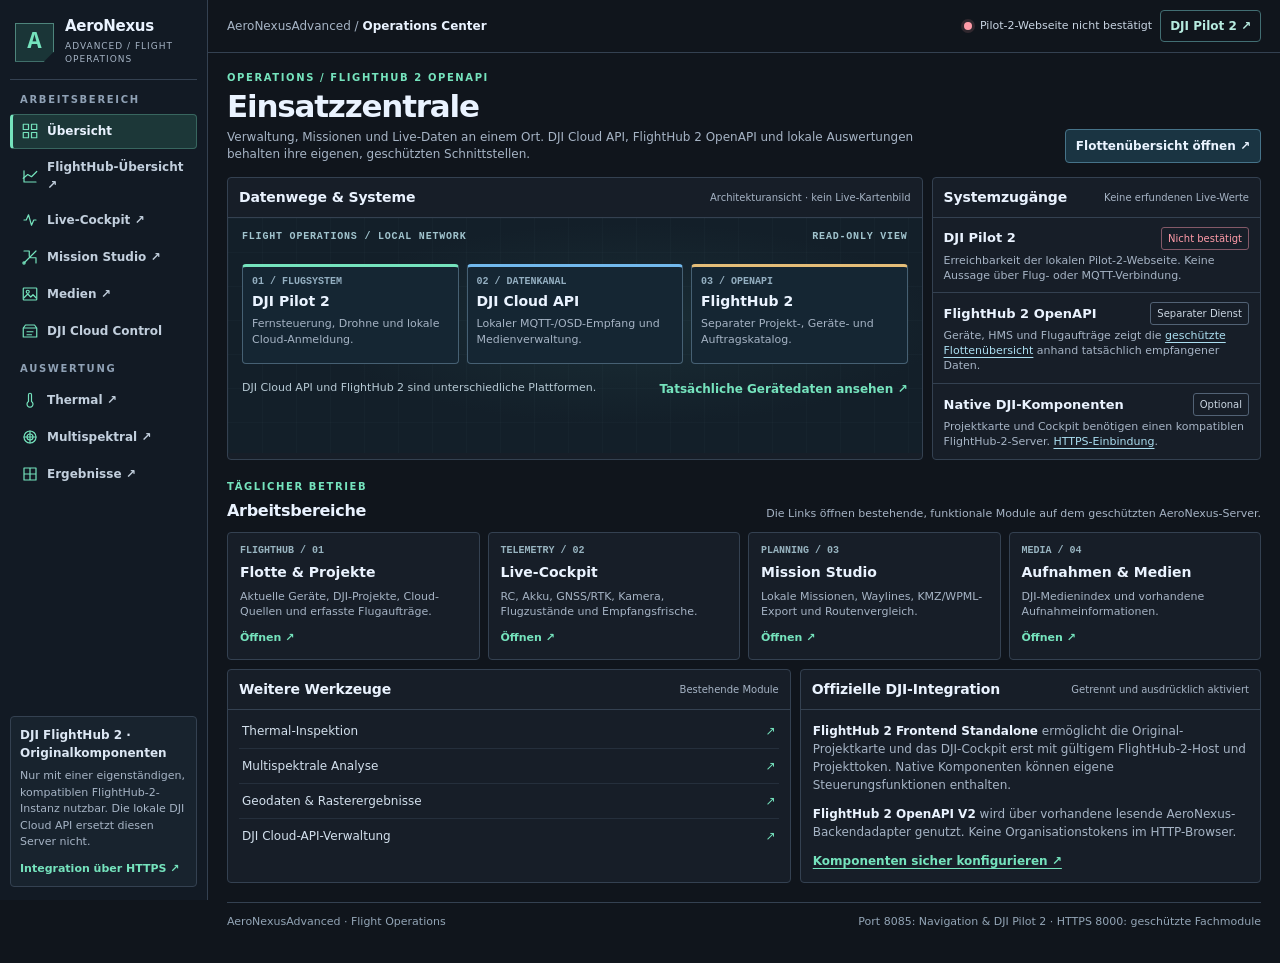
==== commit 375de349: "style: compact FlightHub-oriented portal without changing DJI integration" ====
--- a/deploy/cloud-server/control-portal/index.html
+++ b/deploy/cloud-server/control-portal/index.html
@@ -115,6 +115,69 @@
 @media(max-width:720px){.overview,.lower{grid-template-columns:1fr}.network-flow{margin-top:34px}.heading{align-items:start;flex-direction:column}.network{min-height:330px}.systems{display:block}}
 @media(max-width:520px){.workspace{padding:22px 14px}.top{padding:12px 14px}.top-right{width:100%;justify-content:space-between}.network-flow{grid-template-columns:1fr;gap:10px;margin-top:22px}.net-node{min-height:0}.network-bottom{margin-top:25px}.network{min-height:0}.feature-grid{grid-template-columns:1fr}.feature{min-height:155px}.section-row{flex-direction:column;align-items:start}.panel-title{padding:14px}.network{padding:17px}.detail-links{padding:8px 12px}}
 @media(prefers-reduced-motion:reduce){.feature,.rail-nav a{transition:none}}
+
+/* Compact control portal. Visual-only; original DJI links and probes are unchanged. */
+:root{--compact-space:8px}
+html{scrollbar-width:thin}
+@media(min-width:901px){
+ .page{grid-template-columns:208px minmax(0,1fr)}
+ .rail{padding:16px 10px 13px;gap:12px}
+ .brand{padding:2px 5px 12px}
+ .rail-nav{gap:2px}
+ .rail-nav a{min-height:35px;padding:6px 9px;gap:8px;font-size:12px}
+ .rail-nav a[aria-current="page"]{padding-left:7px}
+ .rail-note{padding:9px}
+}
+.work{max-width:1800px}
+.top{padding:10px 19px;gap:8px}
+.top-right{gap:8px}
+.link-chip{padding:6px 9px}
+.workspace{padding:17px 19px 22px}
+.heading{margin-bottom:14px;gap:10px}
+h1{font-size:clamp(24px,2.6vw,31px);margin:4px 0 6px}
+.heading p{font-size:12px;line-height:1.4}
+.heading-action{padding:7px 10px}
+.overview,.lower{gap:9px}
+.panel-title{padding:9px 11px}
+.network{min-height:235px;padding:13px 14px 11px}
+.network-flow{gap:8px;margin-top:22px}
+.net-node{min-height:100px;padding:9px;gap:4px}
+.network-bottom{margin-top:16px}
+.service{padding:9px 11px}
+.service small{margin-top:4px;line-height:1.35}
+.status-text{padding:3px 6px}
+.section-row{margin:19px 0 9px}
+.section-row h2{font-size:16px}
+.feature-grid{gap:8px}
+.feature{min-height:128px;padding:12px;gap:6px}
+.feature strong{font-size:14px}
+.feature p{line-height:1.4}
+.lower{margin-top:9px}
+.detail-links{padding:4px 11px}
+.detail-links a{padding:8px 3px}
+.disclaimer{padding:12px}
+.footer{margin-top:19px;padding:11px 0}
+@media(max-width:900px){
+ .top{padding:10px 15px}
+ .workspace{padding:15px}
+ .network{min-height:220px}
+}
+@media(max-width:720px){
+ .overview,.lower{grid-template-columns:minmax(0,1fr)}
+ .network-flow{margin-top:18px}
+}
+@media(max-width:520px){
+ .top{padding:10px 12px}
+ .workspace{padding:12px}
+ .feature-grid{grid-template-columns:minmax(0,1fr)}
+ .feature{min-height:0}
+ .network{min-height:0;padding:12px}
+ .network-flow{grid-template-columns:minmax(0,1fr);margin-top:12px}
+ .net-node{min-height:0}
+ .network-bottom{margin-top:10px}
+ .section-row{margin-top:14px}
+ .heading{gap:8px}
+}
 </style>
 </head>
 <body>
